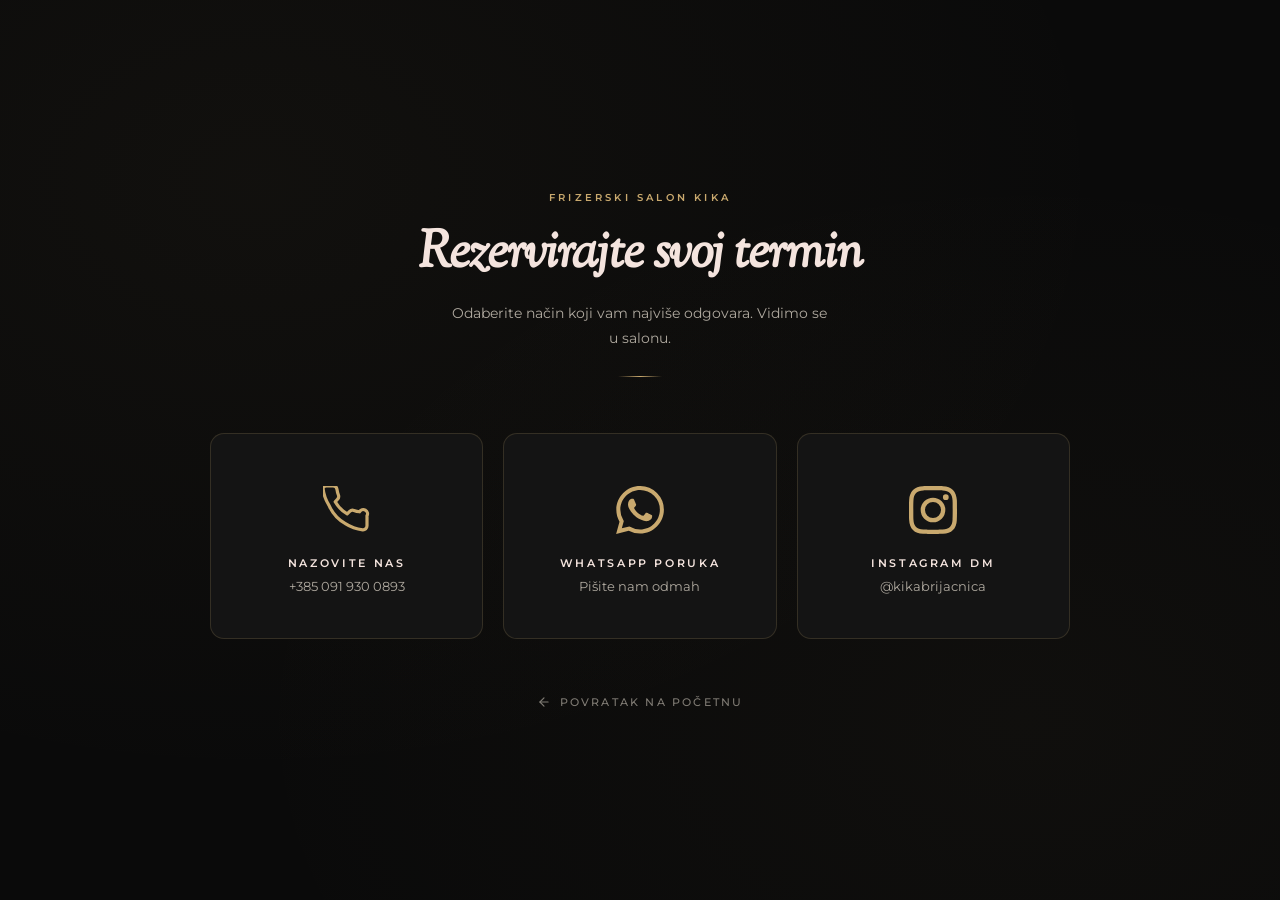
==== booking.html @ 55f89e70 "Remove service card reveal animation, rename Kontakt to Lokacija in nav - Delete ScrollTrigger and C" ====
<!DOCTYPE html>
<html lang="hr">
<head>
  <meta charset="UTF-8">
  <meta name="viewport" content="width=device-width, initial-scale=1.0">
  <title>Rezervirajte termin — Kika Frizerski salon</title>
  <link rel="preconnect" href="https://fonts.googleapis.com">
  <link rel="preconnect" href="https://fonts.gstatic.com" crossorigin>
  <link href="https://fonts.googleapis.com/css2?family=Sorts+Mill+Goudy:ital@0;1&family=Montserrat:wght@300;400;500;600&display=swap" rel="stylesheet">
  <link rel="stylesheet" href="style.css">
  <style>
    body {
      background-color: #0a0a0a;
      color: var(--text-grey);
      font-family: 'Sorts Mill Goudy', Georgia, serif;
      min-height: 100vh;
      display: flex;
      flex-direction: column;
      align-items: center;
      justify-content: center;
      padding: 64px 24px;
      /* Subtle radial grain on background */
      background-image:
        radial-gradient(ellipse at 20% 20%, rgba(201,169,110,0.04) 0%, transparent 60%),
        radial-gradient(ellipse at 80% 80%, rgba(201,169,110,0.03) 0%, transparent 55%);
    }

    /* ── Header ── */
    .booking-header {
      text-align: center;
      margin-bottom: 56px;
    }

    .booking-eyebrow {
      font-family: 'Montserrat', sans-serif;
      font-size: 10px;
      font-weight: 600;
      letter-spacing: 0.32em;
      text-transform: uppercase;
      color: #c9a96e;
      display: block;
      margin-bottom: 22px;
    }

    .booking-title {
      font-family: 'Sorts Mill Goudy', Georgia, serif;
      font-size: clamp(30px, 5vw, 52px);
      font-style: italic;
      color: var(--cream);
      line-height: 1.1;
      letter-spacing: -0.02em;
      margin-bottom: 18px;
    }

    .booking-subtext {
      font-family: 'Montserrat', sans-serif;
      font-size: 14px;
      font-weight: 400;
      color: var(--medium-grey);
      line-height: 1.75;
      max-width: 380px;
      margin: 0 auto;
    }

    .booking-divider {
      width: 44px;
      height: 1px;
      background: linear-gradient(to right, transparent, #c9a96e, transparent);
      margin: 26px auto 0;
    }

    /* ── Cards grid ── */
    .booking-cards {
      display: grid;
      grid-template-columns: repeat(3, 1fr);
      gap: 20px;
      width: 100%;
      max-width: 860px;
      margin-bottom: 56px;
    }

    /* ── Card ── */
    .booking-card {
      position: relative;
      display: flex;
      flex-direction: column;
      align-items: center;
      justify-content: center;
      gap: 22px;
      padding: 52px 28px 44px;
      background: #141414;
      border-radius: 14px;
      border: 1px solid rgba(201, 169, 110, 0.18);
      text-decoration: none;
      color: var(--cream);
      touch-action: none;
      /* Spotlight vars */
      --base: 38;
      --spread: 20;
      --radius: 14;
      --border: 2;
      --size: 300;
      --border-size: calc(var(--border) * 1px);
      --spotlight-size: calc(var(--size) * 1px);
      --hue: calc(var(--base) + (var(--xp, 0) * var(--spread)));
      --border-spot-opacity: 1;
      --border-light-opacity: 0.5;
      transition: border-color 0.25s ease,
                  box-shadow 0.25s ease,
                  transform 0.35s cubic-bezier(0.34, 1.56, 0.64, 1);
    }

    .booking-card:hover {
      border-color: rgba(201, 169, 110, 0.55);
      box-shadow: 0 0 28px rgba(201, 169, 110, 0.35), 0 0 64px rgba(201, 169, 110, 0.15);
      transform: translateY(-5px);
    }

    /* Spotlight border */
    .booking-card::before,
    .booking-card::after {
      pointer-events: none;
      content: "";
      position: absolute;
      inset: calc(var(--border-size) * -1);
      border: var(--border-size) solid transparent;
      border-radius: calc(var(--radius) * 1px + var(--border-size));
      mask: linear-gradient(transparent, transparent), linear-gradient(white, white);
      mask-clip: padding-box, border-box;
      mask-composite: intersect;
      -webkit-mask: linear-gradient(#fff 0 0) content-box, linear-gradient(#fff 0 0);
      -webkit-mask-composite: xor;
    }

    .booking-card::before {
      background-image: radial-gradient(
        calc(var(--spotlight-size) * 0.75) calc(var(--spotlight-size) * 0.75) at
        var(--cx, -9999px) var(--cy, -9999px),
        hsl(var(--hue) 100% 65% / var(--border-spot-opacity)),
        transparent 100%
      );
      filter: brightness(3);
    }

    .booking-card::after {
      background-image: radial-gradient(
        calc(var(--spotlight-size) * 0.5) calc(var(--spotlight-size) * 0.5) at
        var(--cx, -9999px) var(--cy, -9999px),
        hsl(0 0% 100% / var(--border-light-opacity)),
        transparent 100%
      );
    }

    /* ── Icon wrapper ── */
    .booking-card-icon {
      width: 48px;
      height: 48px;
      color: #c9a96e;
      display: flex;
      align-items: center;
      justify-content: center;
    }

    .booking-card-icon svg {
      width: 100%;
      height: 100%;
    }

    /* stroke-based icons (phone) */
    .booking-card-icon.icon-stroke svg {
      fill: none;
      stroke: currentColor;
      stroke-width: 1.6;
      stroke-linecap: round;
      stroke-linejoin: round;
    }

    /* fill-based icons (WhatsApp, Instagram) */
    .booking-card-icon.icon-fill svg {
      fill: #c9a96e;
      stroke: none;
    }

    /* ── Card text ── */
    .booking-card-text {
      display: flex;
      flex-direction: column;
      align-items: center;
      gap: 8px;
    }

    .booking-card-label {
      font-family: 'Montserrat', sans-serif;
      font-size: 11px;
      font-weight: 600;
      letter-spacing: 0.24em;
      text-transform: uppercase;
      color: var(--cream);
      text-align: center;
    }

    .booking-card-sub {
      font-family: 'Montserrat', sans-serif;
      font-size: 13px;
      font-weight: 400;
      color: var(--medium-grey);
      text-align: center;
    }

    /* ── Back link ── */
    .booking-back {
      font-family: 'Montserrat', sans-serif;
      font-size: 11px;
      font-weight: 500;
      letter-spacing: 0.2em;
      text-transform: uppercase;
      color: var(--medium-grey);
      text-decoration: none;
      display: inline-flex;
      align-items: center;
      gap: 9px;
      opacity: 0.7;
      transition: opacity 0.25s ease, color 0.25s ease;
    }

    .booking-back:hover {
      opacity: 1;
      color: #c9a96e;
    }

    .booking-back svg {
      width: 14px;
      height: 14px;
      fill: none;
      stroke: currentColor;
      stroke-width: 2;
      stroke-linecap: round;
      stroke-linejoin: round;
    }

    /* ── Mobile ── */
    @media (max-width: 680px) {
      .booking-cards {
        grid-template-columns: 1fr;
        max-width: 380px;
      }
      .booking-card {
        flex-direction: row;
        justify-content: flex-start;
        padding: 28px 32px;
        gap: 24px;
      }
      .booking-card-text { align-items: flex-start; }
      .booking-card-icon { width: 40px; height: 40px; flex-shrink: 0; }
      body { padding: 48px 20px; justify-content: flex-start; padding-top: 80px; }
      .booking-header { margin-bottom: 44px; }
      .booking-cards { margin-bottom: 44px; }
    }
  </style>
</head>
<body>

  <header class="booking-header">
    <span class="booking-eyebrow">Frizerski salon Kika</span>
    <h1 class="booking-title">Rezervirajte svoj termin</h1>
    <p class="booking-subtext">Odaberite način koji vam najviše odgovara. Vidimo se u salonu.</p>
    <div class="booking-divider"></div>
  </header>

  <div class="booking-cards">

    <!-- CARD 1: Telefon -->
    <a href="tel:+3850919300893" class="booking-card">
      <div class="booking-card-icon icon-stroke">
        <svg viewBox="0 0 24 24">
          <path d="M22 16.92v3a2 2 0 01-2.18 2 19.79 19.79 0 01-8.63-3.07A19.5 19.5 0 013.07 9.81a19.79 19.79 0 01-3.07-8.67A2 2 0 012 0h3a2 2 0 012 1.72 12.84 12.84 0 00.7 2.81 2 2 0 01-.45 2.11L6.09 7.91a16 16 0 006 6l1.27-1.27a2 2 0 012.11-.45 12.84 12.84 0 002.81.7A2 2 0 0122 14.92z"/>
        </svg>
      </div>
      <div class="booking-card-text">
        <div class="booking-card-label">Nazovite nas</div>
        <div class="booking-card-sub">+385 091 930 0893</div>
      </div>
    </a>

    <!-- CARD 2: WhatsApp -->
    <a href="https://wa.me/3850919300893?text=Bok%20Kika%2C%20%C5%BEelim%20rezervirati%20termin%20za..." target="_blank" rel="noopener" class="booking-card">
      <div class="booking-card-icon icon-fill">
        <svg viewBox="0 0 24 24" xmlns="http://www.w3.org/2000/svg">
          <path d="M17.472 14.382c-.297-.149-1.758-.867-2.03-.967-.273-.099-.471-.148-.67.15-.197.297-.767.966-.94 1.164-.173.199-.347.223-.644.075-.297-.15-1.255-.463-2.39-1.475-.883-.788-1.48-1.761-1.653-2.059-.173-.297-.018-.458.13-.606.134-.133.298-.347.446-.52.149-.174.198-.298.298-.497.099-.198.05-.371-.025-.52-.075-.149-.669-1.612-.916-2.207-.242-.579-.487-.5-.669-.51-.173-.008-.371-.01-.57-.01-.198 0-.52.074-.792.372-.272.297-1.04 1.016-1.04 2.479 0 1.462 1.065 2.875 1.213 3.074.149.198 2.096 3.2 5.077 4.487.709.306 1.262.489 1.694.625.712.227 1.36.195 1.871.118.571-.085 1.758-.719 2.006-1.413.248-.694.248-1.289.173-1.413-.074-.124-.272-.198-.57-.347m-5.421 7.403h-.004a9.87 9.87 0 01-5.031-1.378l-.361-.214-3.741.982.998-3.648-.235-.374a9.86 9.86 0 01-1.51-5.26c.001-5.45 4.436-9.884 9.888-9.884 2.64 0 5.122 1.03 6.988 2.898a9.825 9.825 0 012.893 6.994c-.003 5.45-4.437 9.884-9.885 9.884m8.413-18.297A11.815 11.815 0 0012.05 0C5.495 0 .16 5.335.157 11.892c0 2.096.547 4.142 1.588 5.945L.057 24l6.305-1.654a11.882 11.882 0 005.683 1.448h.005c6.554 0 11.89-5.335 11.893-11.893a11.821 11.821 0 00-3.48-8.413z"/>
        </svg>
      </div>
      <div class="booking-card-text">
        <div class="booking-card-label">WhatsApp poruka</div>
        <div class="booking-card-sub">Pišite nam odmah</div>
      </div>
    </a>

    <!-- CARD 3: Instagram -->
    <a href="https://instagram.com/kikabrijacnica" target="_blank" rel="noopener" class="booking-card">
      <div class="booking-card-icon icon-fill">
        <svg viewBox="0 0 24 24" xmlns="http://www.w3.org/2000/svg">
          <path d="M12 2.163c3.204 0 3.584.012 4.85.07 3.252.148 4.771 1.691 4.919 4.919.058 1.265.069 1.645.069 4.849 0 3.205-.012 3.584-.069 4.849-.149 3.225-1.664 4.771-4.919 4.919-1.266.058-1.644.07-4.85.07-3.204 0-3.584-.012-4.849-.07-3.26-.149-4.771-1.699-4.919-4.92-.058-1.265-.07-1.644-.07-4.849 0-3.204.013-3.583.07-4.849.149-3.227 1.664-4.771 4.919-4.919 1.266-.057 1.645-.069 4.849-.069zM12 0C8.741 0 8.333.014 7.053.072 2.695.272.273 2.69.073 7.052.014 8.333 0 8.741 0 12c0 3.259.014 3.668.072 4.948.2 4.358 2.618 6.78 6.98 6.98C8.333 23.986 8.741 24 12 24c3.259 0 3.668-.014 4.948-.072 4.354-.2 6.782-2.618 6.979-6.98.059-1.28.073-1.689.073-4.948 0-3.259-.014-3.667-.072-4.947-.196-4.354-2.617-6.78-6.979-6.98C15.668.014 15.259 0 12 0zm0 5.838a6.162 6.162 0 100 12.324 6.162 6.162 0 000-12.324zM12 16a4 4 0 110-8 4 4 0 010 8zm6.406-11.845a1.44 1.44 0 100 2.881 1.44 1.44 0 000-2.881z"/>
        </svg>
      </div>
      <div class="booking-card-text">
        <div class="booking-card-label">Instagram DM</div>
        <div class="booking-card-sub">@kikabrijacnica</div>
      </div>
    </a>

  </div>

  <a href="index.html" class="booking-back">
    <svg viewBox="0 0 24 24">
      <line x1="19" y1="12" x2="5" y2="12"/>
      <polyline points="12 19 5 12 12 5"/>
    </svg>
    Povratak na početnu
  </a>

  <script>
    document.querySelectorAll('.booking-card').forEach(function (card) {
      card.addEventListener('pointermove', function (e) {
        var rect = card.getBoundingClientRect();
        card.style.setProperty('--cx', (e.clientX - rect.left).toFixed(1) + 'px');
        card.style.setProperty('--cy', (e.clientY - rect.top).toFixed(1) + 'px');
        card.style.setProperty('--xp', ((e.clientX - rect.left) / rect.width).toFixed(3));
      });
      card.addEventListener('pointerleave', function () {
        card.style.setProperty('--cx', '-9999px');
        card.style.setProperty('--cy', '-9999px');
      });
    });
  </script>

</body>
</html>
---- style.css ----
/* ─── Kika Frizerski salon — shared base styles ─── */

/* ─── RESET ─── */
*, *::before, *::after {
  box-sizing: border-box;
  margin: 0;
  padding: 0;
}

/* ─── CSS VARIABLES ─── */
:root {
  --burgundy: #672f25;
  --cream: #f4e4de;
  --green: #708472;
  --brown: #a16a38;
  --text-grey: #e2e1df;
  --light-grey: #d9d8d6;
  --medium-grey: #afa99f;
  --dark: #161616;
}

/* ─── HTML / BODY BASE ─── */
html {
  scroll-behavior: auto;
  overflow-x: hidden;
}

body {
  overflow-x: hidden;
  -webkit-font-smoothing: antialiased;
  -moz-osx-font-smoothing: grayscale;
}
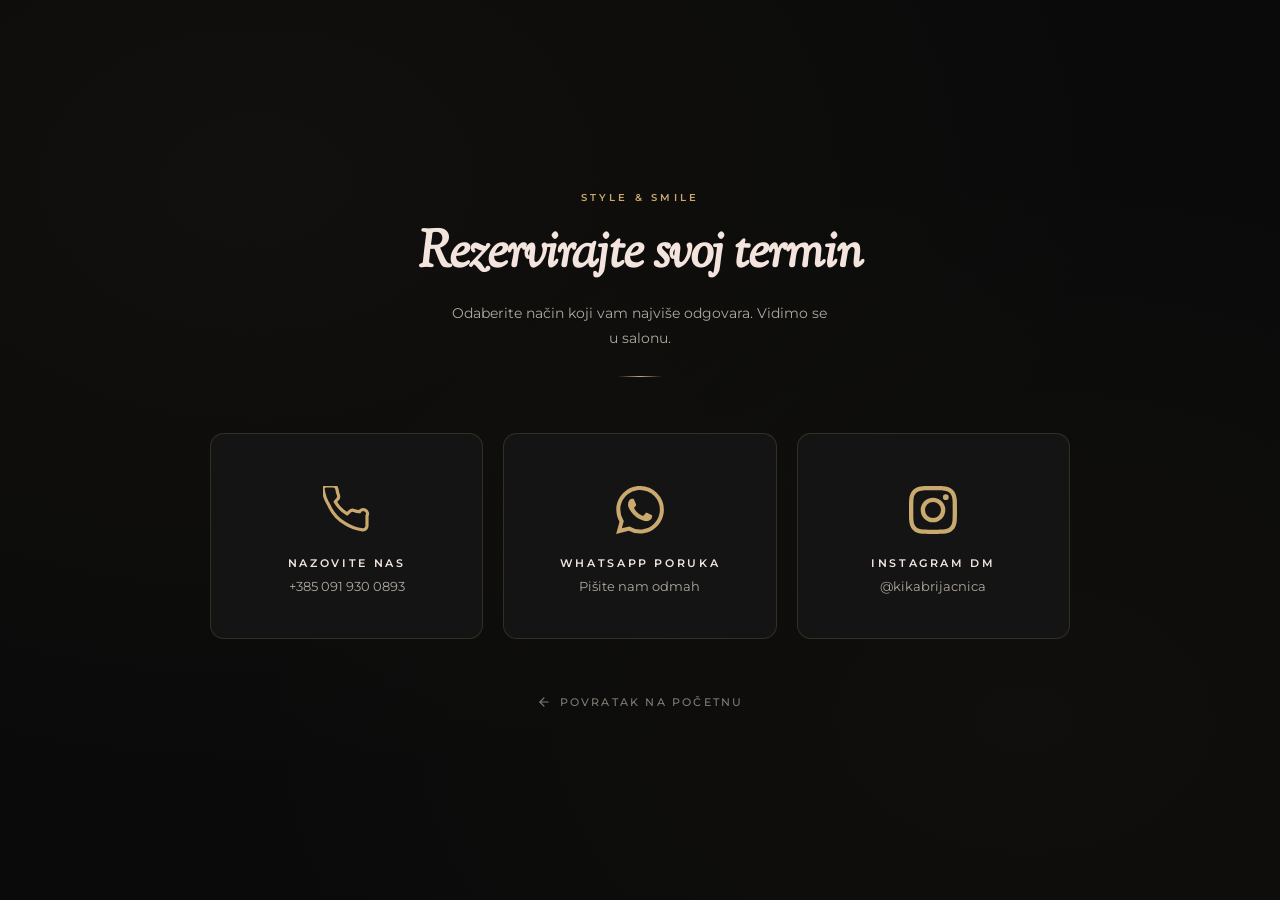
==== commit ca0f569c: "Add cijenik page, rebrand to Style & Smile, update nav and services - Add cijenik.html with full pri" ====
--- a/booking.html
+++ b/booking.html
@@ -3,7 +3,7 @@
 <head>
   <meta charset="UTF-8">
   <meta name="viewport" content="width=device-width, initial-scale=1.0">
-  <title>Rezervirajte termin — Kika Frizerski salon</title>
+  <title>Rezervirajte termin — Style &amp; Smile</title>
   <link rel="preconnect" href="https://fonts.googleapis.com">
   <link rel="preconnect" href="https://fonts.gstatic.com" crossorigin>
   <link href="https://fonts.googleapis.com/css2?family=Sorts+Mill+Goudy:ital@0;1&family=Montserrat:wght@300;400;500;600&display=swap" rel="stylesheet">
@@ -261,7 +261,7 @@
 <body>
 
   <header class="booking-header">
-    <span class="booking-eyebrow">Frizerski salon Kika</span>
+    <span class="booking-eyebrow">Style &amp; Smile</span>
     <h1 class="booking-title">Rezervirajte svoj termin</h1>
     <p class="booking-subtext">Odaberite način koji vam najviše odgovara. Vidimo se u salonu.</p>
     <div class="booking-divider"></div>
--- a/style.css
+++ b/style.css
@@ -19,6 +19,22 @@
   --dark: #161616;
 }
 
+/* ─── SERVICE CARD: per-image position overrides ─── */
+.haircut-img {
+  object-fit: cover !important;
+  object-position: 50% calc(1% - 20px) !important;
+}
+
+.beard-img {
+  object-fit: cover !important;
+  object-position: 25% center !important;
+}
+
+.kombo-img {
+  object-fit: cover !important;
+  object-position: center 15% !important;
+}
+
 /* ─── HTML / BODY BASE ─── */
 html {
   scroll-behavior: auto;
